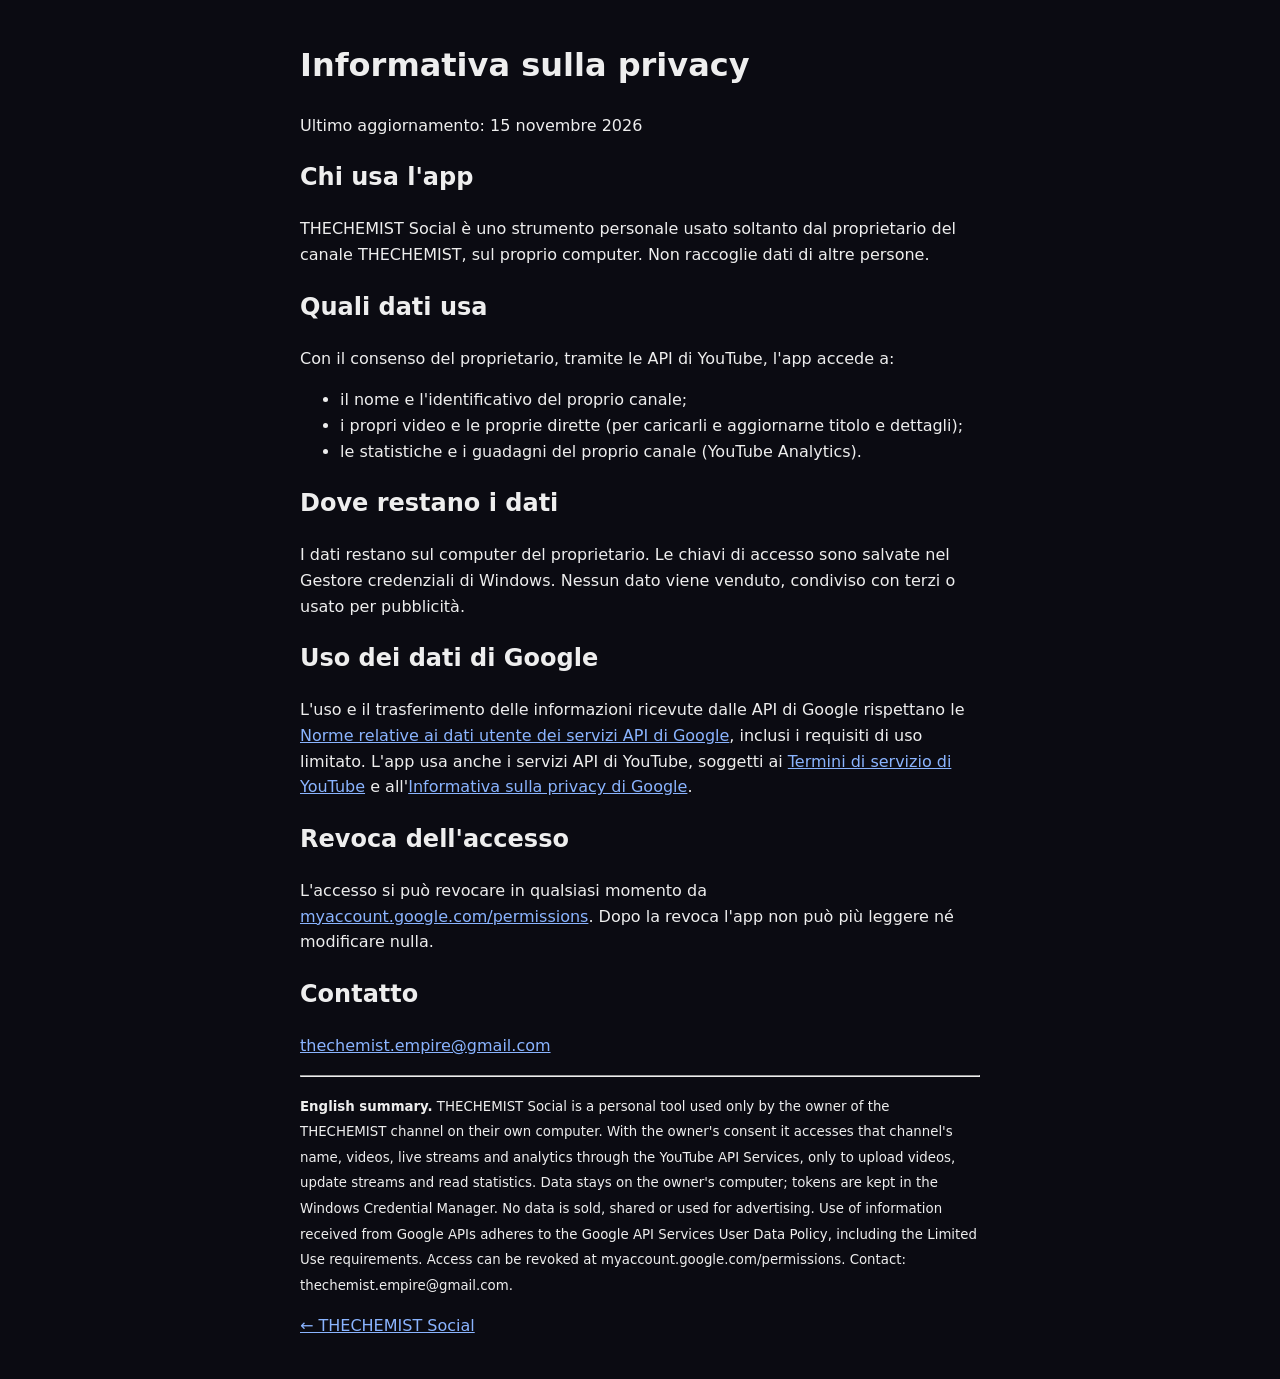
==== privacy.html @ 32021240 "Home page e informativa privacy di THECHEMIST Social Co-Authored-By: Claude Opus 5.5 <noreply@anthro" ====
<!doctype html>
<html lang="it">
<head>
<meta charset="utf-8">
<meta name="viewport" content="width=device-width, initial-scale=1">
<title>THECHEMIST Social · Privacy</title>
<style>
  body { font: 16px/1.6 system-ui, sans-serif; max-width: 680px; margin: 40px auto; padding: 0 16px; background: #0b0b12; color: #eee; }
  a { color: #8ab4ff; }
</style>
</head>
<body>
<h1>Informativa sulla privacy</h1>
<p>Ultimo aggiornamento: 15 novembre 2026</p>

<h2>Chi usa l'app</h2>
<p>THECHEMIST Social è uno strumento personale usato soltanto dal proprietario del canale THECHEMIST, sul proprio computer. Non raccoglie dati di altre persone.</p>

<h2>Quali dati usa</h2>
<p>Con il consenso del proprietario, tramite le API di YouTube, l'app accede a:</p>
<ul>
  <li>il nome e l'identificativo del proprio canale;</li>
  <li>i propri video e le proprie dirette (per caricarli e aggiornarne titolo e dettagli);</li>
  <li>le statistiche e i guadagni del proprio canale (YouTube Analytics).</li>
</ul>

<h2>Dove restano i dati</h2>
<p>I dati restano sul computer del proprietario. Le chiavi di accesso sono salvate nel Gestore credenziali di Windows. Nessun dato viene venduto, condiviso con terzi o usato per pubblicità.</p>

<h2>Uso dei dati di Google</h2>
<p>L'uso e il trasferimento delle informazioni ricevute dalle API di Google rispettano le <a href="https://developers.google.com/terms/api-services-user-data-policy">Norme relative ai dati utente dei servizi API di Google</a>, inclusi i requisiti di uso limitato. L'app usa anche i servizi API di YouTube, soggetti ai <a href="https://www.youtube.com/t/terms">Termini di servizio di YouTube</a> e all'<a href="https://policies.google.com/privacy">Informativa sulla privacy di Google</a>.</p>

<h2>Revoca dell'accesso</h2>
<p>L'accesso si può revocare in qualsiasi momento da <a href="https://myaccount.google.com/permissions">myaccount.google.com/permissions</a>. Dopo la revoca l'app non può più leggere né modificare nulla.</p>

<h2>Contatto</h2>
<p><a href="mailto:thechemist.empire@gmail.com">thechemist.empire@gmail.com</a></p>

<hr>
<p lang="en"><small><b>English summary.</b> THECHEMIST Social is a personal tool used only by the owner of the THECHEMIST channel on their own computer. With the owner's consent it accesses that channel's name, videos, live streams and analytics through the YouTube API Services, only to upload videos, update streams and read statistics. Data stays on the owner's computer; tokens are kept in the Windows Credential Manager. No data is sold, shared or used for advertising. Use of information received from Google APIs adheres to the Google API Services User Data Policy, including the Limited Use requirements. Access can be revoked at myaccount.google.com/permissions. Contact: thechemist.empire@gmail.com.</small></p>
<p><a href="index.html">← THECHEMIST Social</a></p>
</body>
</html>
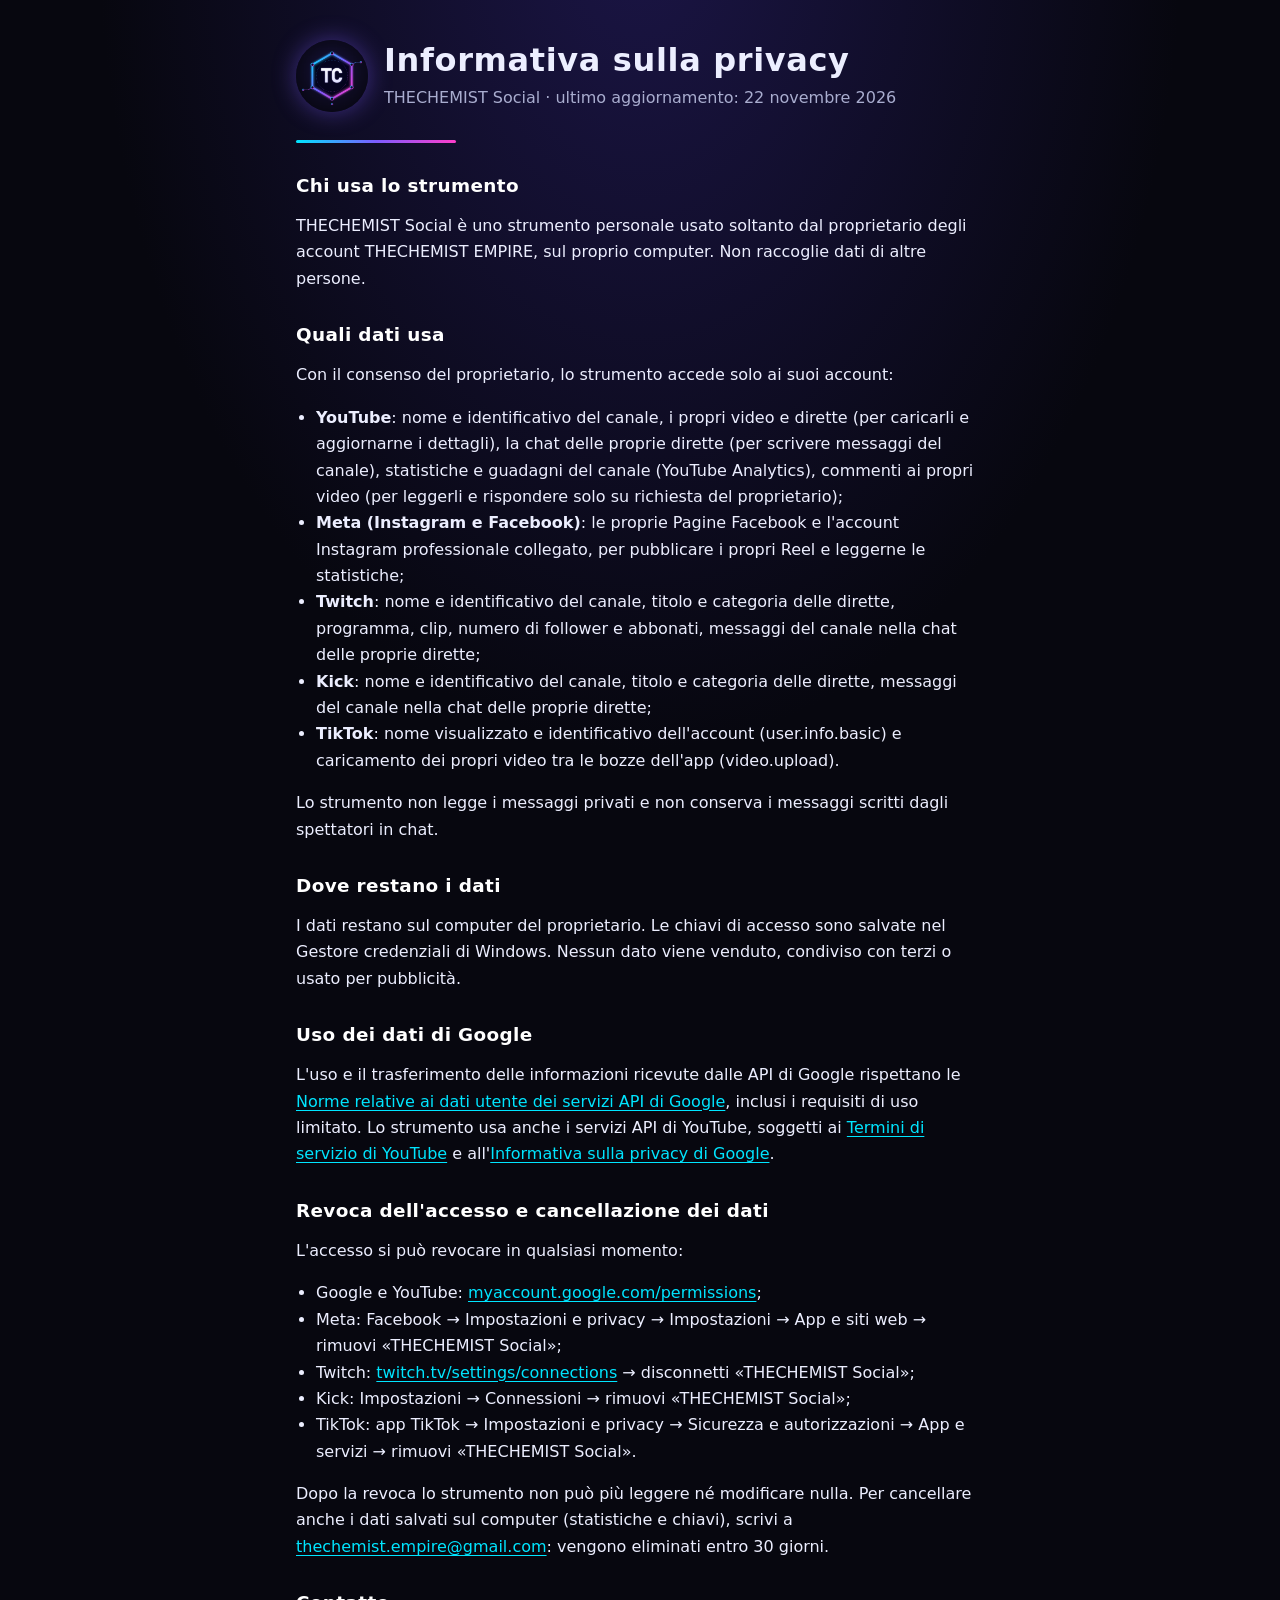
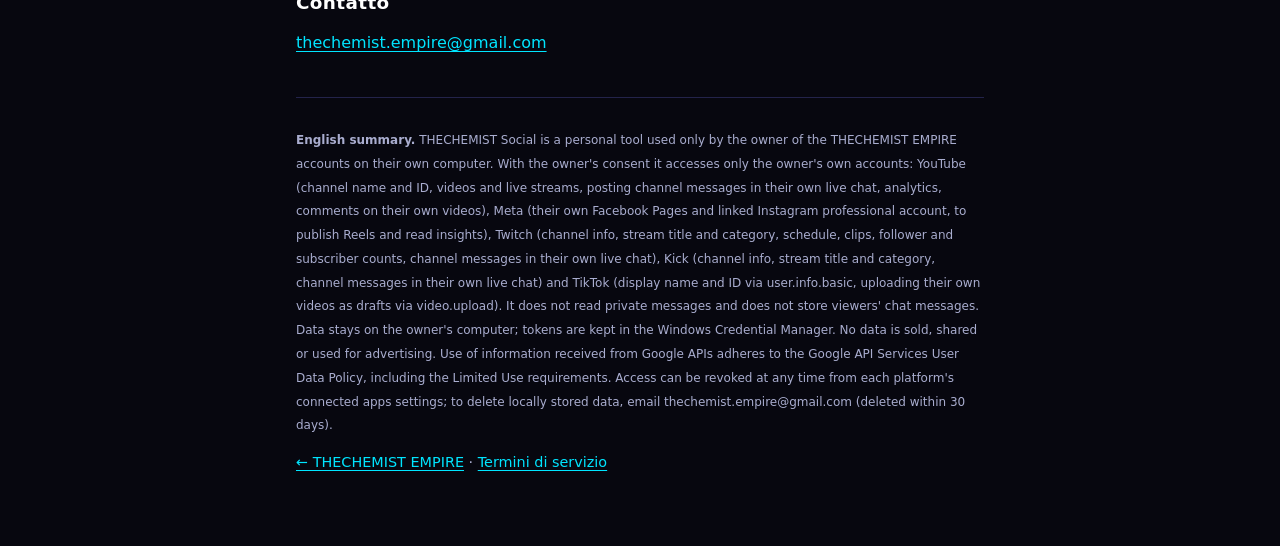
==== commit 5f802e5d: "THECHEMIST EMPIRE: home con canali, privacy con Twitch e Kick, termini Co-Authored-By: Claude Opus 5" ====
--- a/privacy.html
+++ b/privacy.html
@@ -3,41 +3,56 @@
 <head>
 <meta charset="utf-8">
 <meta name="viewport" content="width=device-width, initial-scale=1">
-<title>THECHEMIST Social · Privacy</title>
-<style>
-  body { font: 16px/1.6 system-ui, sans-serif; max-width: 680px; margin: 40px auto; padding: 0 16px; background: #0b0b12; color: #eee; }
-  a { color: #8ab4ff; }
-</style>
+<title>Privacy · THECHEMIST Social</title>
+<link rel="icon" href="logo.png">
+<link rel="stylesheet" href="stile.css">
 </head>
 <body>
-<h1>Informativa sulla privacy</h1>
-<p>Ultimo aggiornamento: 15 novembre 2026</p>
+<main>
+  <div class="testata">
+    <img src="logo.png" alt="Logo THECHEMIST EMPIRE">
+    <div><h1>Informativa sulla privacy</h1><p class="sottotitolo">THECHEMIST Social · ultimo aggiornamento: 22 novembre 2026</p></div>
+  </div>
+  <div class="riga"></div>
 
-<h2>Chi usa l'app</h2>
-<p>THECHEMIST Social è uno strumento personale usato soltanto dal proprietario del canale THECHEMIST, sul proprio computer. Non raccoglie dati di altre persone.</p>
+  <h2>Chi usa lo strumento</h2>
+  <p>THECHEMIST Social è uno strumento personale usato soltanto dal proprietario degli account THECHEMIST EMPIRE, sul proprio computer. Non raccoglie dati di altre persone.</p>
 
-<h2>Quali dati usa</h2>
-<p>Con il consenso del proprietario, tramite le API di YouTube, l'app accede a:</p>
-<ul>
-  <li>il nome e l'identificativo del proprio canale;</li>
-  <li>i propri video e le proprie dirette (per caricarli e aggiornarne titolo e dettagli);</li>
-  <li>le statistiche e i guadagni del proprio canale (YouTube Analytics).</li>
-</ul>
+  <h2>Quali dati usa</h2>
+  <p>Con il consenso del proprietario, lo strumento accede solo ai suoi account:</p>
+  <ul>
+    <li><b>YouTube</b>: nome e identificativo del canale, i propri video e dirette (per caricarli e aggiornarne i dettagli), la chat delle proprie dirette (per scrivere messaggi del canale), statistiche e guadagni del canale (YouTube Analytics), commenti ai propri video (per leggerli e rispondere solo su richiesta del proprietario);</li>
+    <li><b>Meta (Instagram e Facebook)</b>: le proprie Pagine Facebook e l'account Instagram professionale collegato, per pubblicare i propri Reel e leggerne le statistiche;</li>
+    <li><b>Twitch</b>: nome e identificativo del canale, titolo e categoria delle dirette, programma, clip, numero di follower e abbonati, messaggi del canale nella chat delle proprie dirette;</li>
+    <li><b>Kick</b>: nome e identificativo del canale, titolo e categoria delle dirette, messaggi del canale nella chat delle proprie dirette;</li>
+    <li><b>TikTok</b>: nome visualizzato e identificativo dell'account (user.info.basic) e caricamento dei propri video tra le bozze dell'app (video.upload).</li>
+  </ul>
+  <p>Lo strumento non legge i messaggi privati e non conserva i messaggi scritti dagli spettatori in chat.</p>
 
-<h2>Dove restano i dati</h2>
-<p>I dati restano sul computer del proprietario. Le chiavi di accesso sono salvate nel Gestore credenziali di Windows. Nessun dato viene venduto, condiviso con terzi o usato per pubblicità.</p>
+  <h2>Dove restano i dati</h2>
+  <p>I dati restano sul computer del proprietario. Le chiavi di accesso sono salvate nel Gestore credenziali di Windows. Nessun dato viene venduto, condiviso con terzi o usato per pubblicità.</p>
 
-<h2>Uso dei dati di Google</h2>
-<p>L'uso e il trasferimento delle informazioni ricevute dalle API di Google rispettano le <a href="https://developers.google.com/terms/api-services-user-data-policy">Norme relative ai dati utente dei servizi API di Google</a>, inclusi i requisiti di uso limitato. L'app usa anche i servizi API di YouTube, soggetti ai <a href="https://www.youtube.com/t/terms">Termini di servizio di YouTube</a> e all'<a href="https://policies.google.com/privacy">Informativa sulla privacy di Google</a>.</p>
+  <h2>Uso dei dati di Google</h2>
+  <p>L'uso e il trasferimento delle informazioni ricevute dalle API di Google rispettano le <a href="https://developers.google.com/terms/api-services-user-data-policy">Norme relative ai dati utente dei servizi API di Google</a>, inclusi i requisiti di uso limitato. Lo strumento usa anche i servizi API di YouTube, soggetti ai <a href="https://www.youtube.com/t/terms">Termini di servizio di YouTube</a> e all'<a href="https://policies.google.com/privacy">Informativa sulla privacy di Google</a>.</p>
 
-<h2>Revoca dell'accesso</h2>
-<p>L'accesso si può revocare in qualsiasi momento da <a href="https://myaccount.google.com/permissions">myaccount.google.com/permissions</a>. Dopo la revoca l'app non può più leggere né modificare nulla.</p>
+  <h2 id="cancellazione">Revoca dell'accesso e cancellazione dei dati</h2>
+  <p>L'accesso si può revocare in qualsiasi momento:</p>
+  <ul>
+    <li>Google e YouTube: <a href="https://myaccount.google.com/permissions">myaccount.google.com/permissions</a>;</li>
+    <li>Meta: Facebook → Impostazioni e privacy → Impostazioni → App e siti web → rimuovi «THECHEMIST Social»;</li>
+    <li>Twitch: <a href="https://www.twitch.tv/settings/connections">twitch.tv/settings/connections</a> → disconnetti «THECHEMIST Social»;</li>
+    <li>Kick: Impostazioni → Connessioni → rimuovi «THECHEMIST Social»;</li>
+    <li>TikTok: app TikTok → Impostazioni e privacy → Sicurezza e autorizzazioni → App e servizi → rimuovi «THECHEMIST Social».</li>
+  </ul>
+  <p>Dopo la revoca lo strumento non può più leggere né modificare nulla. Per cancellare anche i dati salvati sul computer (statistiche e chiavi), scrivi a <a href="mailto:thechemist.empire@gmail.com">thechemist.empire@gmail.com</a>: vengono eliminati entro 30 giorni.</p>
 
-<h2>Contatto</h2>
-<p><a href="mailto:thechemist.empire@gmail.com">thechemist.empire@gmail.com</a></p>
+  <h2>Contatto</h2>
+  <p><a href="mailto:thechemist.empire@gmail.com">thechemist.empire@gmail.com</a></p>
 
-<hr>
-<p lang="en"><small><b>English summary.</b> THECHEMIST Social is a personal tool used only by the owner of the THECHEMIST channel on their own computer. With the owner's consent it accesses that channel's name, videos, live streams and analytics through the YouTube API Services, only to upload videos, update streams and read statistics. Data stays on the owner's computer; tokens are kept in the Windows Credential Manager. No data is sold, shared or used for advertising. Use of information received from Google APIs adheres to the Google API Services User Data Policy, including the Limited Use requirements. Access can be revoked at myaccount.google.com/permissions. Contact: thechemist.empire@gmail.com.</small></p>
-<p><a href="index.html">← THECHEMIST Social</a></p>
+  <footer>
+    <p lang="en"><small><b>English summary.</b> THECHEMIST Social is a personal tool used only by the owner of the THECHEMIST EMPIRE accounts on their own computer. With the owner's consent it accesses only the owner's own accounts: YouTube (channel name and ID, videos and live streams, posting channel messages in their own live chat, analytics, comments on their own videos), Meta (their own Facebook Pages and linked Instagram professional account, to publish Reels and read insights), Twitch (channel info, stream title and category, schedule, clips, follower and subscriber counts, channel messages in their own live chat), Kick (channel info, stream title and category, channel messages in their own live chat) and TikTok (display name and ID via user.info.basic, uploading their own videos as drafts via video.upload). It does not read private messages and does not store viewers' chat messages. Data stays on the owner's computer; tokens are kept in the Windows Credential Manager. No data is sold, shared or used for advertising. Use of information received from Google APIs adheres to the Google API Services User Data Policy, including the Limited Use requirements. Access can be revoked at any time from each platform's connected apps settings; to delete locally stored data, email thechemist.empire@gmail.com (deleted within 30 days).</small></p>
+    <p><a href="index.html">← THECHEMIST EMPIRE</a> · <a href="termini.html">Termini di servizio</a></p>
+  </footer>
+</main>
 </body>
 </html>
--- a/stile.css
+++ b/stile.css
@@ -0,0 +1,27 @@
+:root { --sfondo: #07070f; --carta: #101025; --testo: #eceeff; --tenue: #a9adcf; --ciano: #00e5ff; --viola: #7c5cff; --magenta: #ff3dcb; }
+* { box-sizing: border-box; }
+body { margin: 0; font: 16px/1.65 "Segoe UI", system-ui, -apple-system, sans-serif; color: var(--testo);
+       background: radial-gradient(ellipse at 50% -10%, #1b1546 0%, var(--sfondo) 60%) fixed, var(--sfondo); }
+main { max-width: 720px; margin: 0 auto; padding: 40px 16px 56px; }
+a { color: var(--ciano); text-underline-offset: 3px; }
+h1, h2 { font-family: Bahnschrift, "Segoe UI", system-ui, sans-serif; letter-spacing: .02em; line-height: 1.2; }
+h1 { font-size: 2rem; margin: 0 0 6px; }
+h2 { font-size: 1.15rem; margin: 32px 0 8px; color: #fff; }
+.testata { display: flex; align-items: center; gap: 16px; margin-bottom: 28px; }
+.testata img { width: 72px; height: 72px; border-radius: 50%; box-shadow: 0 0 24px rgba(124, 92, 255, .45); }
+.sottotitolo { color: var(--tenue); margin: 0; }
+.riga { height: 3px; width: 160px; border-radius: 2px; background: linear-gradient(90deg, var(--ciano), var(--viola), var(--magenta)); margin: 10px 0 24px; }
+.scheda { background: var(--carta); border: 1px solid #23234a; border-radius: 14px; padding: 18px 20px; margin: 16px 0; }
+.canali { display: grid; grid-template-columns: repeat(auto-fit, minmax(150px, 1fr)); gap: 10px; margin: 12px 0; }
+.canali a { display: block; text-align: center; padding: 12px; border-radius: 12px; text-decoration: none; color: #fff; font-weight: 600;
+            background: var(--carta); border: 1px solid #2b2b58; }
+.canali a:hover, .canali a:focus-visible { border-color: var(--viola); box-shadow: 0 0 16px rgba(124, 92, 255, .35); }
+ul { padding-left: 20px; }
+footer { margin-top: 40px; color: var(--tenue); font-size: .9rem; border-top: 1px solid #23234a; padding-top: 16px; }
+small, .tenue { color: var(--tenue); }
+h1, p, li { overflow-wrap: anywhere; }
+@media (max-width: 480px) {
+  h1 { font-size: 1.45rem; }
+  .testata img { width: 56px; height: 56px; }
+  .canali { grid-template-columns: 1fr 1fr; }
+}
